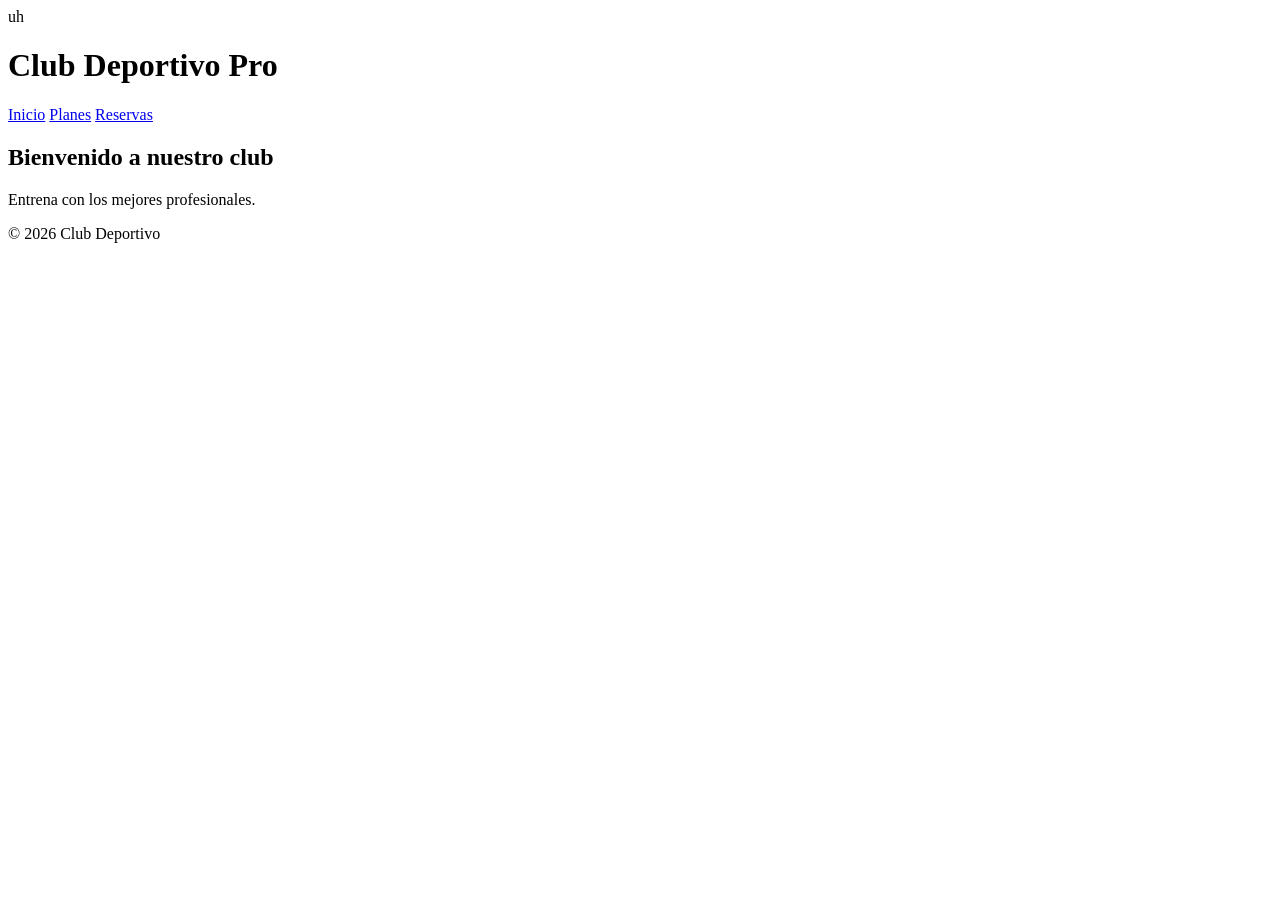
==== index.html @ 06518f77 "modificando index" ====
<!DOCTYPE html>
<html lang="es">
<head>
    <meta charset="UTF-8">
    <title>Club Deportivo</title>
</head> uh
<body>

    <header>
        <h1>Club Deportivo Pro</h1>
        <nav>
            <a href="#">Inicio</a>
            <a href="#">Planes</a>
            <a href="#">Reservas</a>
        </nav>
    </header>

    <main>
        <section>
            <h2>Bienvenido a nuestro club</h2>
            <p>Entrena con los mejores profesionales.</p>
        </section>
    </main>

    <footer>
        <p>© 2026 Club Deportivo</p>
    </footer>

</body>
</html>
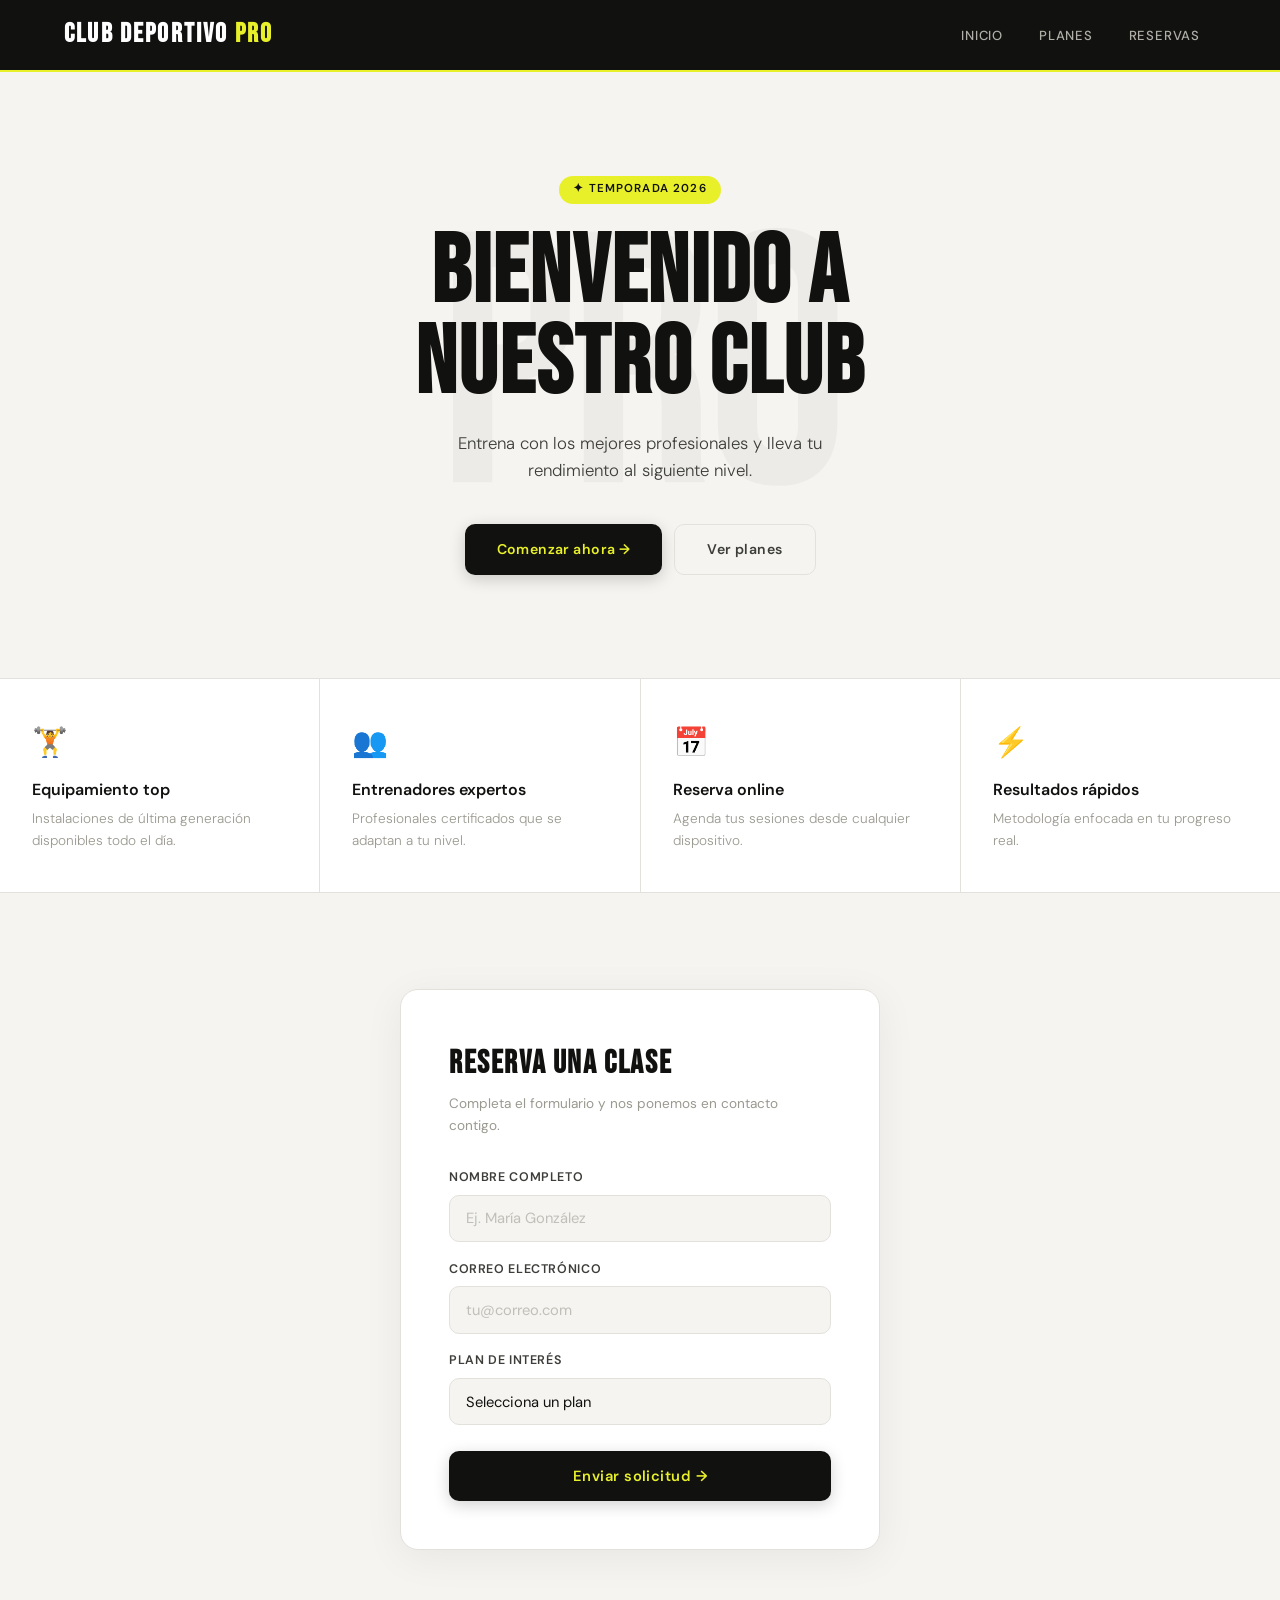
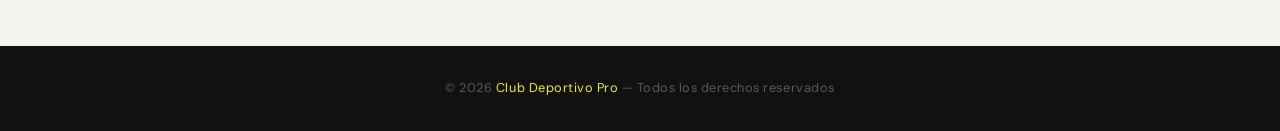
==== commit c55c169a: "actualize el index y agregue estilo con ia" ====
--- a/index.html
+++ b/index.html
@@ -2,12 +2,15 @@
 <html lang="es">
 <head>
     <meta charset="UTF-8">
-    <title>Club Deportivo</title>
-</head> uh
+    <meta name="viewport" content="width=device-width, initial-scale=1.0">
+    <title>Club Deportivo Pro</title>
+    <link href="https://fonts.googleapis.com/css2?family=Bebas+Neue&family=DM+Sans:wght@300;400;500;600&display=swap" rel="stylesheet">
+    <link rel="stylesheet" href="index.css"/>
+</head>
 <body>
 
     <header>
-        <h1>Club Deportivo Pro</h1>
+        <h1>Club Deportivo <span>Pro</span></h1>
         <nav>
             <a href="#">Inicio</a>
             <a href="#">Planes</a>
@@ -16,14 +19,76 @@
     </header>
 
     <main>
-        <section>
-            <h2>Bienvenido a nuestro club</h2>
-            <p>Entrena con los mejores profesionales.</p>
+
+        <!-- Hero -->
+        <section class="hero">
+            <div class="hero-content">
+                <span class="hero-badge">✦ Temporada 2026</span>
+                <h2>Bienvenido a nuestro club</h2>
+                <p>Entrena con los mejores profesionales y lleva tu rendimiento al siguiente nivel.</p>
+                <div class="btn-group">
+                    <a href="#" class="btn btn-primary">Comenzar ahora →</a>
+                    <a href="#" class="btn btn-outline">Ver planes</a>
+                </div>
+            </div>
         </section>
+
+        <!-- Feature cards -->
+        <div class="cards">
+            <div class="card">
+                <span class="card-icon">🏋️</span>
+                <h3>Equipamiento top</h3>
+                <p>Instalaciones de última generación disponibles todo el día.</p>
+            </div>
+            <div class="card">
+                <span class="card-icon">👥</span>
+                <h3>Entrenadores expertos</h3>
+                <p>Profesionales certificados que se adaptan a tu nivel.</p>
+            </div>
+            <div class="card">
+                <span class="card-icon">📅</span>
+                <h3>Reserva online</h3>
+                <p>Agenda tus sesiones desde cualquier dispositivo.</p>
+            </div>
+            <div class="card">
+                <span class="card-icon">⚡</span>
+                <h3>Resultados rápidos</h3>
+                <p>Metodología enfocada en tu progreso real.</p>
+            </div>
+        </div>
+
+        <!-- Form -->
+        <section class="form-section">
+            <div class="form-card">
+                <h3>Reserva una clase</h3>
+                <p class="subtitle">Completa el formulario y nos ponemos en contacto contigo.</p>
+
+                <div class="form-group">
+                    <label for="name">Nombre completo</label>
+                    <input type="text" id="name" placeholder="Ej. María González" />
+                </div>
+                <div class="form-group">
+                    <label for="email">Correo electrónico</label>
+                    <input type="email" id="email" placeholder="tu@correo.com" />
+                </div>
+                <div class="form-group">
+                    <label for="plan">Plan de interés</label>
+                    <select id="plan">
+                        <option value="" disabled selected>Selecciona un plan</option>
+                        <option>Básico — 3 días/semana</option>
+                        <option>Estándar — 5 días/semana</option>
+                        <option>Pro — Acceso ilimitado</option>
+                    </select>
+                </div>
+
+                <button class="btn btn-primary btn-full">Enviar solicitud →</button>
+            </div>
+        </section>
+
     </main>
 
     <footer>
-        <p>© 2026 Club Deportivo</p>
+        <p>© 2026 <span>Club Deportivo Pro</span> — Todos los derechos reservados</p>
     </footer>
 
 </body>
--- a/index.css
+++ b/index.css
@@ -0,0 +1,328 @@
+:root {
+    --bg: #f5f4f0;
+    --white: #ffffff;
+    --accent: #e8f02a;
+    --dark: #111110;
+    --mid: #3d3d3a;
+    --muted: #9a9990;
+    --border: #e2e1dc;
+}
+
+*, *::before, *::after {
+    margin: 0;
+    padding: 0;
+    box-sizing: border-box;
+}
+
+html {
+    scroll-behavior: smooth;
+}
+
+body {
+    background-color: var(--bg);
+    color: var(--dark);
+    font-family: 'DM Sans', sans-serif;
+    font-size: 16px;
+    line-height: 1.6;
+    min-height: 100vh;
+    display: flex;
+    flex-direction: column;
+}
+
+/* ── HEADER ── */
+header {
+    background-color: var(--dark);
+    padding: 0 5vw;
+    display: flex;
+    align-items: center;
+    justify-content: space-between;
+    height: 72px;
+    position: sticky;
+    top: 0;
+    z-index: 100;
+    border-bottom: 2px solid var(--accent);
+}
+
+header h1 {
+    font-family: 'Bebas Neue', sans-serif;
+    font-size: 1.7rem;
+    letter-spacing: 0.08em;
+    color: var(--white);
+    line-height: 1;
+}
+
+header h1 span {
+    color: var(--accent);
+}
+
+nav {
+    display: flex;
+    gap: 0.25rem;
+}
+
+nav a {
+    color: #b0afa8;
+    text-decoration: none;
+    font-size: 0.82rem;
+    font-weight: 500;
+    letter-spacing: 0.06em;
+    text-transform: uppercase;
+    padding: 0.45rem 1rem;
+    border-radius: 6px;
+    transition: color 0.2s, background 0.2s;
+}
+
+nav a:hover {
+    color: var(--dark);
+    background-color: var(--accent);
+}
+
+/* ── HERO ── */
+.hero {
+    flex: 1;
+    display: flex;
+    align-items: center;
+    justify-content: center;
+    padding: 8vw 5vw;
+    text-align: center;
+    position: relative;
+    overflow: hidden;
+}
+
+.hero::before {
+    content: 'PRO';
+    position: absolute;
+    font-family: 'Bebas Neue', sans-serif;
+    font-size: clamp(180px, 28vw, 400px);
+    color: rgba(0,0,0,0.035);
+    letter-spacing: -0.02em;
+    top: 50%;
+    left: 50%;
+    transform: translate(-50%, -50%);
+    pointer-events: none;
+    user-select: none;
+    white-space: nowrap;
+}
+
+.hero-content {
+    position: relative;
+    max-width: 640px;
+}
+
+.hero-badge {
+    display: inline-block;
+    background: var(--accent);
+    color: var(--dark);
+    font-size: 0.72rem;
+    font-weight: 600;
+    letter-spacing: 0.1em;
+    text-transform: uppercase;
+    padding: 0.3rem 0.9rem;
+    border-radius: 100px;
+    margin-bottom: 1.5rem;
+}
+
+.hero h2 {
+    font-family: 'Bebas Neue', sans-serif;
+    font-size: clamp(3rem, 8vw, 6rem);
+    line-height: 0.95;
+    letter-spacing: 0.02em;
+    color: var(--dark);
+    margin-bottom: 1.25rem;
+}
+
+.hero p {
+    font-size: 1.05rem;
+    color: var(--mid);
+    font-weight: 300;
+    max-width: 420px;
+    margin: 0 auto 2.5rem;
+}
+
+/* ── BUTTONS ── */
+.btn-group {
+    display: flex;
+    gap: 0.75rem;
+    justify-content: center;
+    flex-wrap: wrap;
+}
+
+.btn {
+    display: inline-flex;
+    align-items: center;
+    gap: 0.5rem;
+    padding: 0.85rem 2rem;
+    border-radius: 10px;
+    font-family: 'DM Sans', sans-serif;
+    font-size: 0.88rem;
+    font-weight: 600;
+    letter-spacing: 0.03em;
+    cursor: pointer;
+    border: none;
+    transition: transform 0.15s, box-shadow 0.15s;
+    text-decoration: none;
+}
+
+.btn:active { transform: scale(0.97); }
+
+.btn-primary {
+    background: var(--dark);
+    color: var(--accent);
+    box-shadow: 0 4px 16px rgba(0,0,0,0.18);
+}
+
+.btn-primary:hover {
+    box-shadow: 0 6px 24px rgba(0,0,0,0.28);
+    transform: translateY(-1px);
+}
+
+.btn-outline {
+    background: transparent;
+    color: var(--mid);
+    border: 1.5px solid var(--border);
+}
+
+.btn-outline:hover {
+    border-color: var(--dark);
+    color: var(--dark);
+    transform: translateY(-1px);
+}
+
+/* ── CARDS ── */
+.cards {
+    display: grid;
+    grid-template-columns: repeat(auto-fit, minmax(200px, 1fr));
+    gap: 1px;
+    background: var(--border);
+    border-top: 1px solid var(--border);
+    border-bottom: 1px solid var(--border);
+}
+
+.card {
+    background: var(--white);
+    padding: 2.5rem 2rem;
+    transition: background 0.2s;
+}
+
+.card:hover {
+    background: #fafaf8;
+}
+
+.card-icon {
+    font-size: 1.8rem;
+    margin-bottom: 0.75rem;
+    display: block;
+}
+
+.card h3 {
+    font-size: 1rem;
+    font-weight: 600;
+    color: var(--dark);
+    margin-bottom: 0.35rem;
+}
+
+.card p {
+    font-size: 0.85rem;
+    color: var(--muted);
+    font-weight: 300;
+}
+
+/* ── FORM SECTION ── */
+.form-section {
+    padding: 6rem 5vw;
+    display: flex;
+    justify-content: center;
+}
+
+.form-card {
+    background: var(--white);
+    border: 1px solid var(--border);
+    border-radius: 18px;
+    padding: 3rem;
+    max-width: 480px;
+    width: 100%;
+    box-shadow: 0 8px 40px rgba(0,0,0,0.06);
+}
+
+.form-card h3 {
+    font-family: 'Bebas Neue', sans-serif;
+    font-size: 2rem;
+    letter-spacing: 0.05em;
+    margin-bottom: 0.25rem;
+}
+
+.form-card .subtitle {
+    font-size: 0.85rem;
+    color: var(--muted);
+    margin-bottom: 2rem;
+}
+
+.form-group {
+    margin-bottom: 1.1rem;
+}
+
+label {
+    display: block;
+    font-size: 0.78rem;
+    font-weight: 600;
+    letter-spacing: 0.05em;
+    text-transform: uppercase;
+    color: var(--mid);
+    margin-bottom: 0.4rem;
+}
+
+input, select {
+    width: 100%;
+    padding: 0.8rem 1rem;
+    border: 1.5px solid var(--border);
+    border-radius: 10px;
+    background: var(--bg);
+    font-family: 'DM Sans', sans-serif;
+    font-size: 0.92rem;
+    color: var(--dark);
+    outline: none;
+    transition: border-color 0.2s, box-shadow 0.2s;
+    appearance: none;
+}
+
+input:focus, select:focus {
+    border-color: var(--dark);
+    box-shadow: 0 0 0 3px rgba(232, 240, 42, 0.35);
+}
+
+input::placeholder {
+    color: #c0bfb8;
+}
+
+.btn-full {
+    width: 100%;
+    justify-content: center;
+    margin-top: 0.5rem;
+    padding: 0.95rem;
+    font-size: 0.92rem;
+}
+
+/* ── FOOTER ── */
+footer {
+    background: var(--dark);
+    color: #5a5a54;
+    text-align: center;
+    padding: 2rem;
+    font-size: 0.8rem;
+    letter-spacing: 0.04em;
+}
+
+footer span {
+    color: var(--accent);
+}
+
+/* ── ANIMATIONS ── */
+@keyframes fadeUp {
+    from { opacity: 0; transform: translateY(24px); }
+    to   { opacity: 1; transform: translateY(0); }
+}
+
+.hero-badge  { animation: fadeUp 0.5s ease both; }
+.hero h2     { animation: fadeUp 0.5s 0.1s ease both; }
+.hero p      { animation: fadeUp 0.5s 0.2s ease both; }
+.btn-group   { animation: fadeUp 0.5s 0.3s ease both; }
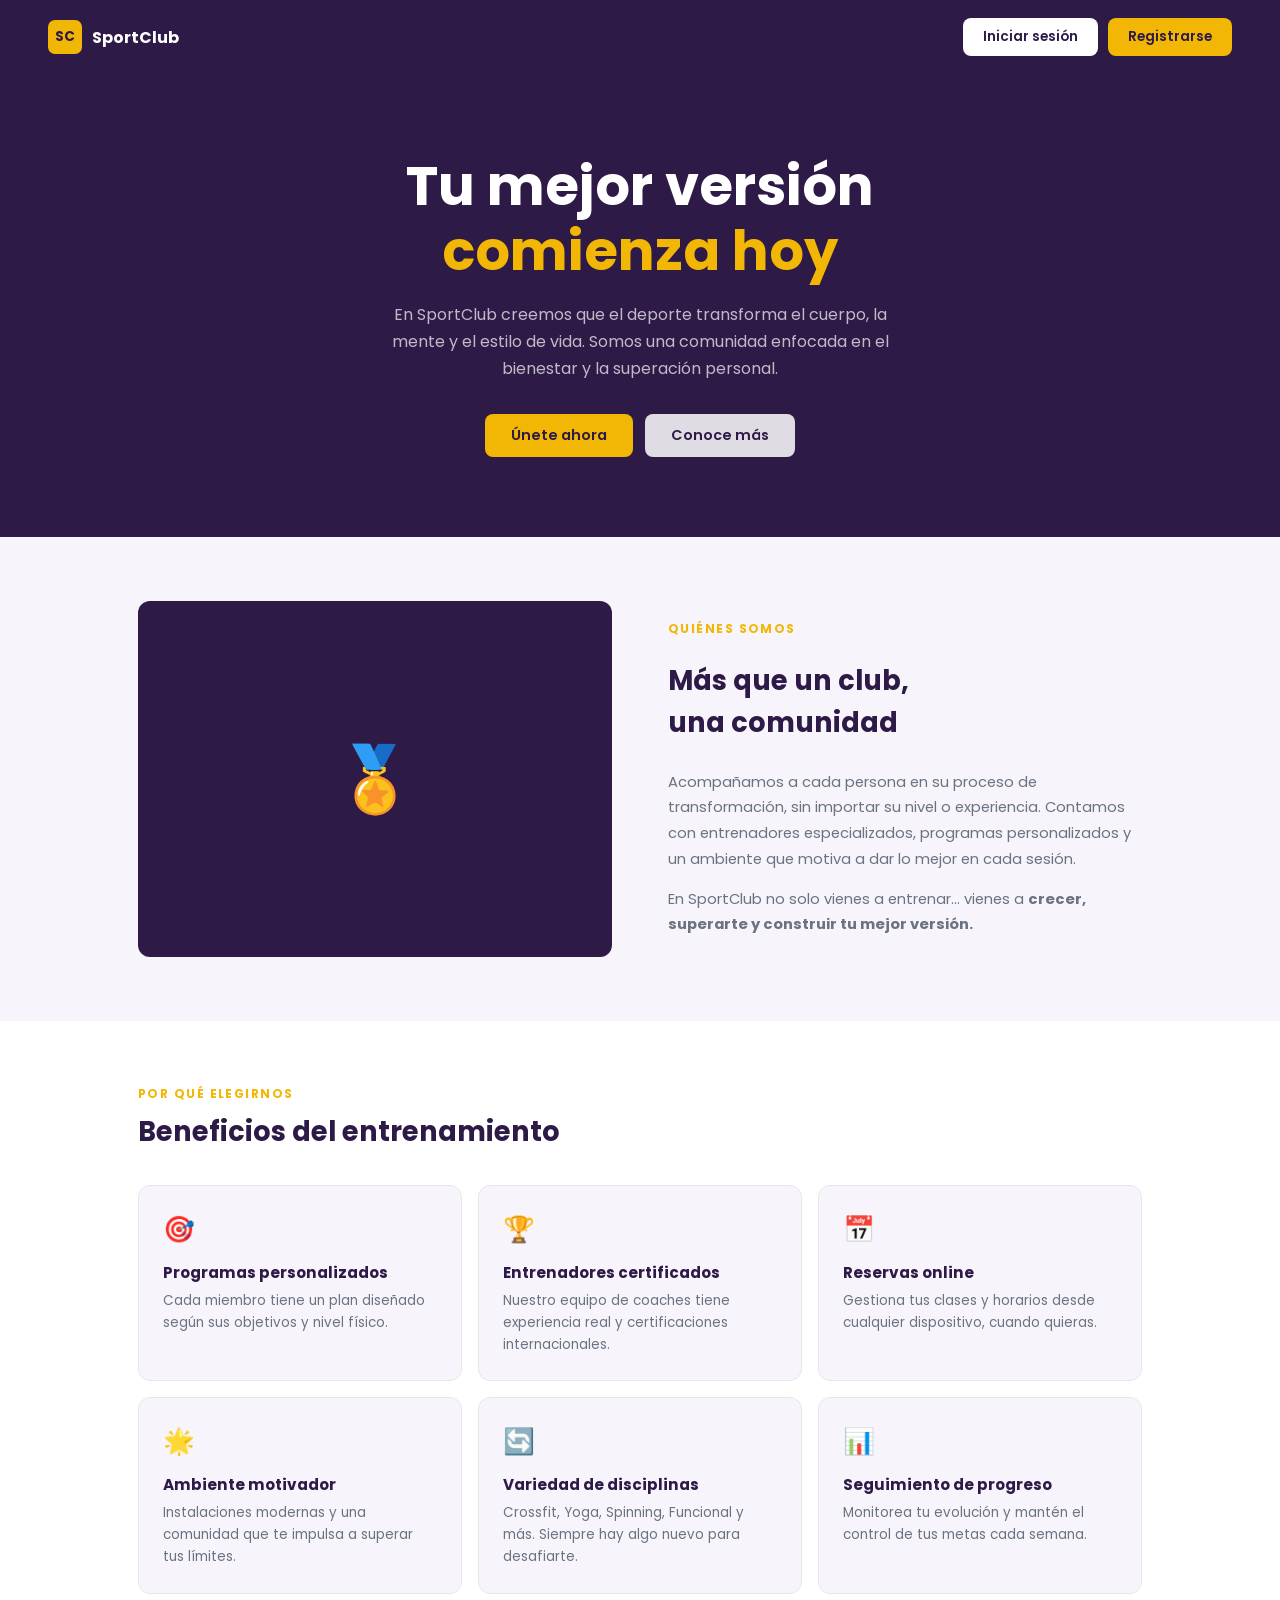
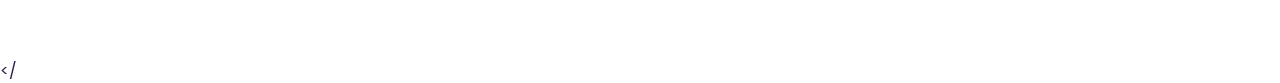
==== commit 65fb562d: "Muevo archivos a la raiz" ====
--- a/index.html
+++ b/index.html
@@ -1,95 +1,210 @@
 <!DOCTYPE html>
 <html lang="es">
 <head>
-    <meta charset="UTF-8">
-    <meta name="viewport" content="width=device-width, initial-scale=1.0">
-    <title>Club Deportivo Pro</title>
-    <link href="https://fonts.googleapis.com/css2?family=Bebas+Neue&family=DM+Sans:wght@300;400;500;600&display=swap" rel="stylesheet">
-    <link rel="stylesheet" href="index.css"/>
+  <meta charset="UTF-8" />
+  <meta name="viewport" content="width=device-width, initial-scale=1.0" />
+  <title>SportClub – Tu mejor versión comienza hoy</title>
+  <link rel="stylesheet" href="css/styles.css" />
+  <style>
+    /* navegacion */
+    nav {
+      display: flex;
+      align-items: center;
+      justify-content: space-between;
+      padding: 18px 48px;
+      background: var(--primary);
+      position: sticky;
+      top: 0;
+      z-index: 10;
+    }
+    .nav-logo { display: flex; align-items: center; gap: 10px; }
+    .nav-logo-mark {
+      width: 34px; height: 34px;
+      background: var(--accent);
+      border-radius: 7px;
+      display: flex; align-items: center; justify-content: center;
+      font-weight: 700; font-size: 0.85rem; color: var(--primary);
+    }
+    .nav-logo-name { font-size: 1rem; font-weight: 700; color: white; }
+    .nav-cta { display: flex; gap: 10px; }
+
+    /* seccion hero */
+    .hero {
+      background: var(--primary);
+      color: white;
+      padding: 80px 48px;
+      text-align: center;
+    }
+    .hero h1 {
+      font-size: clamp(2.2rem, 5vw, 3.4rem);
+      font-weight: 700;
+      line-height: 1.2;
+      margin-bottom: 16px;
+    }
+    .hero h1 span { color: var(--accent); }
+    .hero p {
+      font-size: 1rem;
+      color: rgba(255,255,255,0.7);
+      max-width: 520px;
+      margin: 0 auto 32px;
+      line-height: 1.7;
+    }
+    .hero-cta { display: flex; justify-content: center; gap: 12px; flex-wrap: wrap; }
+
+    /* secciones  */
+    section { padding: 64px 48px; max-width: 1100px; margin: 0 auto; }
+
+    .section-label {
+      font-size: 0.75rem;
+      font-weight: 700;
+      color: var(--accent);
+      text-transform: uppercase;
+      letter-spacing: 0.12em;
+      margin-bottom: 8px;
+    }
+    .section-heading {
+      font-size: 1.7rem;
+      font-weight: 700;
+      margin-bottom: 12px;
+    }
+    .section-desc {
+      font-size: 0.92rem;
+      color: var(--gray);
+      line-height: 1.75;
+      max-width: 540px;
+    }
+
+    /* sobre nosotros */
+    .about-grid {
+      display: grid;
+      grid-template-columns: 1fr 1fr;
+      gap: 56px;
+      align-items: center;
+    }
+    .about-img {
+      background: var(--primary);
+      border-radius: var(--radius);
+      aspect-ratio: 4/3;
+      display: flex; align-items: center; justify-content: center;
+      font-size: 4rem;
+    }
+    .about-text { display: flex; flex-direction: column; gap: 14px; }
+    .about-text p { font-size: 0.92rem; color: var(--gray); line-height: 1.75; }
+
+    /* beneficios */
+    .benefits-bg { background: var(--white); }
+    .benefits-inner { max-width: 1100px; margin: 0 auto; padding: 64px 48px; }
+    .benefits-grid {
+      display: grid;
+      grid-template-columns: repeat(3, 1fr);
+      gap: 16px;
+      margin-top: 32px;
+    }
+    .benefit-card {
+      background: var(--bg);
+      border-radius: var(--radius);
+      border: 1px solid var(--border);
+      padding: 24px;
+    }
+    .benefit-icon { font-size: 1.6rem; margin-bottom: 12px; }
+    .benefit-title { font-size: 0.95rem; font-weight: 700; margin-bottom: 6px; }
+    .benefit-desc { font-size: 0.84rem; color: var(--gray); line-height: 1.65; }
+
+    /* vision */
+    .vision-bg { background: var(--primary); }
+    .vision-inner {
+      max-width: 680px;
+      margin: 0 auto;
+      padding: 64px 48px;
+      text-align: center;
+    }
+    .vision-inner .section-label { color: var(--accent); }
+    .vision-inner .section-heading { color: white; }
+    .vision-inner p { font-size: 0.95rem; color: rgba(255,255,255,0.7); line-height: 1.8; margin: 16px 0 28px; max-width: 100%; }
+
+    /* el footer */
+    footer {
+      background: #1c0f2e;
+      color: rgba(255,255,255,0.5);
+      text-align: center;
+      padding: 28px;
+      font-size: 0.82rem;
+    }
+    footer span { color: var(--accent); font-weight: 600; }
+  </style>
 </head>
 <body>
 
-    <header>
-        <h1>Club Deportivo <span>Pro</span></h1>
-        <nav>
-            <a href="#">Inicio</a>
-            <a href="#">Planes</a>
-            <a href="#">Reservas</a>
-        </nav>
-    </header>
-
-    <main>
-
-        <!-- Hero -->
-        <section class="hero">
-            <div class="hero-content">
-                <span class="hero-badge">✦ Temporada 2026</span>
-                <h2>Bienvenido a nuestro club</h2>
-                <p>Entrena con los mejores profesionales y lleva tu rendimiento al siguiente nivel.</p>
-                <div class="btn-group">
-                    <a href="#" class="btn btn-primary">Comenzar ahora →</a>
-                    <a href="#" class="btn btn-outline">Ver planes</a>
-                </div>
-            </div>
-        </section>
-
-        <!-- Feature cards -->
-        <div class="cards">
-            <div class="card">
-                <span class="card-icon">🏋️</span>
-                <h3>Equipamiento top</h3>
-                <p>Instalaciones de última generación disponibles todo el día.</p>
-            </div>
-            <div class="card">
-                <span class="card-icon">👥</span>
-                <h3>Entrenadores expertos</h3>
-                <p>Profesionales certificados que se adaptan a tu nivel.</p>
-            </div>
-            <div class="card">
-                <span class="card-icon">📅</span>
-                <h3>Reserva online</h3>
-                <p>Agenda tus sesiones desde cualquier dispositivo.</p>
-            </div>
-            <div class="card">
-                <span class="card-icon">⚡</span>
-                <h3>Resultados rápidos</h3>
-                <p>Metodología enfocada en tu progreso real.</p>
-            </div>
-        </div>
-
-        <!-- Form -->
-        <section class="form-section">
-            <div class="form-card">
-                <h3>Reserva una clase</h3>
-                <p class="subtitle">Completa el formulario y nos ponemos en contacto contigo.</p>
-
-                <div class="form-group">
-                    <label for="name">Nombre completo</label>
-                    <input type="text" id="name" placeholder="Ej. María González" />
-                </div>
-                <div class="form-group">
-                    <label for="email">Correo electrónico</label>
-                    <input type="email" id="email" placeholder="tu@correo.com" />
-                </div>
-                <div class="form-group">
-                    <label for="plan">Plan de interés</label>
-                    <select id="plan">
-                        <option value="" disabled selected>Selecciona un plan</option>
-                        <option>Básico — 3 días/semana</option>
-                        <option>Estándar — 5 días/semana</option>
-                        <option>Pro — Acceso ilimitado</option>
-                    </select>
-                </div>
-
-                <button class="btn btn-primary btn-full">Enviar solicitud →</button>
-            </div>
-        </section>
-
-    </main>
-
-    <footer>
-        <p>© 2026 <span>Club Deportivo Pro</span> — Todos los derechos reservados</p>
-    </footer>
-
-</body>
-</html>+  <nav>
+    <div class="nav-logo">
+      <div class="nav-logo-mark">SC</div>
+      <span class="nav-logo-name">SportClub</span>
+    </div>
+    <div class="nav-cta">
+      <a href="login.html" class="btn btn-white" style="padding:9px 20px;font-size:0.85rem;">Iniciar sesión</a>
+      <a href="registro.html" class="btn btn-primary" style="padding:9px 20px;font-size:0.85rem;">Registrarse</a>
+    </div>
+  </nav>
+
+  <!-- HERO -->
+  <div class="hero">
+    <h1>Tu mejor versión<br><span>comienza hoy</span></h1>
+    <p>En SportClub creemos que el deporte transforma el cuerpo, la mente y el estilo de vida. Somos una comunidad enfocada en el bienestar y la superación personal.</p>
+    <div class="hero-cta">
+      <a href="registro.html" class="btn btn-primary">Únete ahora</a>
+      <a href="#nosotros" class="btn btn-white" style="opacity:0.85;">Conoce más</a>
+    </div>
+  </div>
+
+  <!-- NOSOTROS -->
+  <section id="nosotros">
+    <div class="about-grid">
+      <div class="about-img">🏅</div>
+      <div class="about-text">
+        <div class="section-label">Quiénes somos</div>
+        <h2 class="section-heading">Más que un club,<br>una comunidad</h2>
+        <p>Acompañamos a cada persona en su proceso de transformación, sin importar su nivel o experiencia. Contamos con entrenadores especializados, programas personalizados y un ambiente que motiva a dar lo mejor en cada sesión.</p>
+        <p>En SportClub no solo vienes a entrenar… vienes a <strong>crecer, superarte y construir tu mejor versión.</strong></p>
+      </div>
+    </div>
+  </section>
+
+  <!-- BENEFICIOS -->
+  <div class="benefits-bg" id="beneficios">
+    <div class="benefits-inner">
+      <div class="section-label">Por qué elegirnos</div>
+      <h2 class="section-heading">Beneficios del entrenamiento</h2>
+      <div class="benefits-grid">
+        <div class="benefit-card">
+          <div class="benefit-icon">🎯</div>
+          <div class="benefit-title">Programas personalizados</div>
+          <p class="benefit-desc">Cada miembro tiene un plan diseñado según sus objetivos y nivel físico.</p>
+        </div>
+        <div class="benefit-card">
+          <div class="benefit-icon">🏆</div>
+          <div class="benefit-title">Entrenadores certificados</div>
+          <p class="benefit-desc">Nuestro equipo de coaches tiene experiencia real y certificaciones internacionales.</p>
+        </div>
+        <div class="benefit-card">
+          <div class="benefit-icon">📅</div>
+          <div class="benefit-title">Reservas online</div>
+          <p class="benefit-desc">Gestiona tus clases y horarios desde cualquier dispositivo, cuando quieras.</p>
+        </div>
+        <div class="benefit-card">
+          <div class="benefit-icon">🌟</div>
+          <div class="benefit-title">Ambiente motivador</div>
+          <p class="benefit-desc">Instalaciones modernas y una comunidad que te impulsa a superar tus límites.</p>
+        </div>
+        <div class="benefit-card">
+          <div class="benefit-icon">🔄</div>
+          <div class="benefit-title">Variedad de disciplinas</div>
+          <p class="benefit-desc">Crossfit, Yoga, Spinning, Funcional y más. Siempre hay algo nuevo para desafiarte.</p>
+        </div>
+        <div class="benefit-card">
+          <div class="benefit-icon">📊</div>
+          <div class="benefit-title">Seguimiento de progreso</div>
+          <p class="benefit-desc">Monitorea tu evolución y mantén el control de tus metas cada semana.</p>
+        </div>
+      </div>
+    </div>
+  </
--- a/css/styles.css
+++ b/css/styles.css
@@ -0,0 +1,289 @@
+/* ===== SPORTCLUB – ESTILOS GLOBALES ===== */
+@import url('https://fonts.googleapis.com/css2?family=Poppins:wght@300;400;500;600;700&display=swap');
+
+:root {
+  --primary: #2E1A47;
+  --accent:  #F2B705;
+  --white:   #FFFFFF;
+  --bg:      #F7F5FB;
+  --gray:    #6B7280;
+  --border:  #E5E7EB;
+  --radius:  12px;
+}
+
+*, *::before, *::after { box-sizing: border-box; margin: 0; padding: 0; }
+
+body {
+  font-family: 'Poppins', sans-serif;
+  background: var(--bg);
+  color: var(--primary);
+  min-height: 100vh;
+}
+
+a { text-decoration: none; color: inherit; }
+ul { list-style: none; }
+
+/* ===== BOTONES ===== */
+.btn {
+  display: inline-block;
+  padding: 11px 26px;
+  border-radius: 8px;
+  font-family: 'Poppins', sans-serif;
+  font-size: 0.9rem;
+  font-weight: 600;
+  cursor: pointer;
+  border: none;
+  transition: opacity 0.2s, transform 0.2s;
+}
+.btn:hover { opacity: 0.88; transform: translateY(-1px); }
+
+.btn-primary  { background: var(--accent); color: var(--primary); }
+.btn-outline  { background: transparent; color: var(--primary); border: 2px solid var(--primary); }
+.btn-white    { background: var(--white); color: var(--primary); }
+.btn-danger   { background: #dc2626; color: white; }
+
+/* ===== TARJETA SIMPLE ===== */
+.card {
+  background: var(--white);
+  border-radius: var(--radius);
+  border: 1px solid var(--border);
+  padding: 24px;
+}
+
+/* ===== FORMULARIO ===== */
+.form-group { display: flex; flex-direction: column; gap: 6px; }
+
+.form-group label {
+  font-size: 0.82rem;
+  font-weight: 600;
+  color: var(--primary);
+}
+
+.form-group input,
+.form-group select {
+  padding: 11px 14px;
+  border: 1.5px solid var(--border);
+  border-radius: 8px;
+  font-family: 'Poppins', sans-serif;
+  font-size: 0.9rem;
+  color: var(--primary);
+  background: var(--white);
+  outline: none;
+  transition: border-color 0.2s;
+}
+.form-group input:focus,
+.form-group select:focus { border-color: var(--accent); }
+
+/* ===== LAYOUT AUTH ===== */
+.auth-page {
+  min-height: 100vh;
+  display: flex;
+  align-items: center;
+  justify-content: center;
+  background: var(--bg);
+  padding: 24px;
+}
+
+.auth-box {
+  background: var(--white);
+  border-radius: var(--radius);
+  border: 1px solid var(--border);
+  padding: 40px 36px;
+  width: 100%;
+  max-width: 420px;
+}
+
+.auth-logo {
+  display: flex;
+  align-items: center;
+  gap: 10px;
+  margin-bottom: 28px;
+}
+.auth-logo-mark {
+  width: 38px; height: 38px;
+  background: var(--primary);
+  border-radius: 8px;
+  display: flex; align-items: center; justify-content: center;
+  color: var(--accent);
+  font-weight: 700;
+  font-size: 0.95rem;
+  letter-spacing: 0.02em;
+}
+.auth-logo-name { font-size: 1.15rem; font-weight: 700; color: var(--primary); }
+
+.auth-title { font-size: 1.4rem; font-weight: 700; margin-bottom: 4px; }
+.auth-subtitle { font-size: 0.85rem; color: var(--gray); margin-bottom: 24px; }
+
+.auth-form { display: flex; flex-direction: column; gap: 16px; }
+
+.auth-links {
+  display: flex;
+  flex-direction: column;
+  align-items: center;
+  gap: 8px;
+  margin-top: 4px;
+}
+.auth-links a { font-size: 0.83rem; color: var(--gray); }
+.auth-links a span { color: var(--primary); font-weight: 600; }
+.auth-links a:hover { color: var(--primary); }
+
+/* ===== LAYOUT DASHBOARD ===== */
+.dash-wrapper { display: flex; min-height: 100vh; }
+
+.sidebar {
+  width: 230px;
+  min-height: 100vh;
+  display: flex;
+  flex-direction: column;
+  position: sticky;
+  top: 0;
+  height: 100vh;
+  flex-shrink: 0;
+}
+
+.sidebar-logo {
+  padding: 24px 20px;
+  display: flex;
+  align-items: center;
+  gap: 10px;
+  border-bottom: 1px solid rgba(255,255,255,0.1);
+}
+.sidebar-logo-mark {
+  width: 34px; height: 34px;
+  background: var(--accent);
+  border-radius: 7px;
+  display: flex; align-items: center; justify-content: center;
+  font-weight: 700; font-size: 0.85rem;
+  color: var(--primary);
+  flex-shrink: 0;
+}
+.sidebar-logo-name { font-size: 1rem; font-weight: 700; color: white; }
+
+.sidebar-nav { flex: 1; padding: 20px 12px; }
+.sidebar-nav ul { display: flex; flex-direction: column; gap: 2px; }
+.sidebar-nav a {
+  display: flex;
+  align-items: center;
+  gap: 10px;
+  padding: 10px 12px;
+  border-radius: 8px;
+  color: rgba(255,255,255,0.65);
+  font-size: 0.88rem;
+  font-weight: 500;
+  transition: background 0.2s, color 0.2s;
+}
+.sidebar-nav a:hover,
+.sidebar-nav a.active {
+  background: rgba(255,255,255,0.12);
+  color: white;
+}
+
+.sidebar-footer {
+  padding: 16px 12px;
+  border-top: 1px solid rgba(255,255,255,0.1);
+  display: flex;
+  flex-direction: column;
+  gap: 8px;
+}
+.sidebar-user {
+  display: flex; align-items: center; gap: 10px;
+  padding: 10px 12px;
+  background: rgba(255,255,255,0.08);
+  border-radius: 8px;
+}
+.sidebar-avatar {
+  width: 32px; height: 32px;
+  border-radius: 50%;
+  background: var(--accent);
+  display: flex; align-items: center; justify-content: center;
+  font-size: 0.75rem; font-weight: 700;
+  color: var(--primary);
+  flex-shrink: 0;
+}
+.sidebar-name { font-size: 0.82rem; font-weight: 600; color: white; }
+.sidebar-role { font-size: 0.7rem; color: rgba(255,255,255,0.45); }
+
+.sidebar-logout {
+  display: flex; align-items: center; justify-content: center; gap: 6px;
+  padding: 9px;
+  border-radius: 8px;
+  background: rgba(220,38,38,0.12);
+  color: #fca5a5;
+  font-size: 0.82rem;
+  font-weight: 600;
+  border: 1px solid rgba(220,38,38,0.18);
+  transition: background 0.2s;
+}
+.sidebar-logout:hover { background: rgba(220,38,38,0.25); color: white; }
+
+/* ===== MAIN ===== */
+.main { flex: 1; padding: 32px; overflow-y: auto; }
+
+.page-header {
+  display: flex;
+  align-items: center;
+  justify-content: space-between;
+  margin-bottom: 28px;
+  flex-wrap: wrap;
+  gap: 12px;
+}
+.page-title { font-size: 1.5rem; font-weight: 700; }
+.page-sub { font-size: 0.82rem; color: var(--gray); margin-top: 2px; }
+
+/* ===== GRIDS ===== */
+.grid-2 { display: grid; grid-template-columns: 1fr 1fr; gap: 20px; }
+.grid-3 { display: grid; grid-template-columns: repeat(3, 1fr); gap: 16px; }
+
+/* ===== SECTION TITLE ===== */
+.section-title {
+  font-size: 1rem;
+  font-weight: 700;
+  margin-bottom: 14px;
+  color: var(--primary);
+}
+
+/* ===== TABLE ===== */
+table { width: 100%; border-collapse: collapse; }
+thead tr { background: var(--primary); }
+thead th {
+  padding: 11px 14px;
+  text-align: left;
+  font-size: 0.78rem;
+  font-weight: 600;
+  color: white;
+  letter-spacing: 0.04em;
+  text-transform: uppercase;
+}
+tbody tr { border-bottom: 1px solid var(--border); }
+tbody tr:last-child { border-bottom: none; }
+tbody td { padding: 11px 14px; font-size: 0.88rem; }
+
+/* ===== BADGE ===== */
+.badge {
+  display: inline-block;
+  padding: 3px 10px;
+  border-radius: 50px;
+  font-size: 0.72rem;
+  font-weight: 600;
+}
+.badge-green  { background: #dcfce7; color: #166534; }
+.badge-blue   { background: #dbeafe; color: #1e40af; }
+.badge-red    { background: #fee2e2; color: #991b1b; }
+.badge-yellow { background: #fef9c3; color: #713f12; }
+
+/* ===== LIST ITEMS ===== */
+.list-item {
+  display: flex;
+  align-items: center;
+  gap: 12px;
+  padding: 12px 0;
+  border-bottom: 1px solid var(--border);
+  font-size: 0.88rem;
+}
+.list-item:last-child { border-bottom: none; }
+.list-dot {
+  width: 8px; height: 8px;
+  border-radius: 50%;
+  background: var(--accent);
+  flex-shrink: 0;
+}
